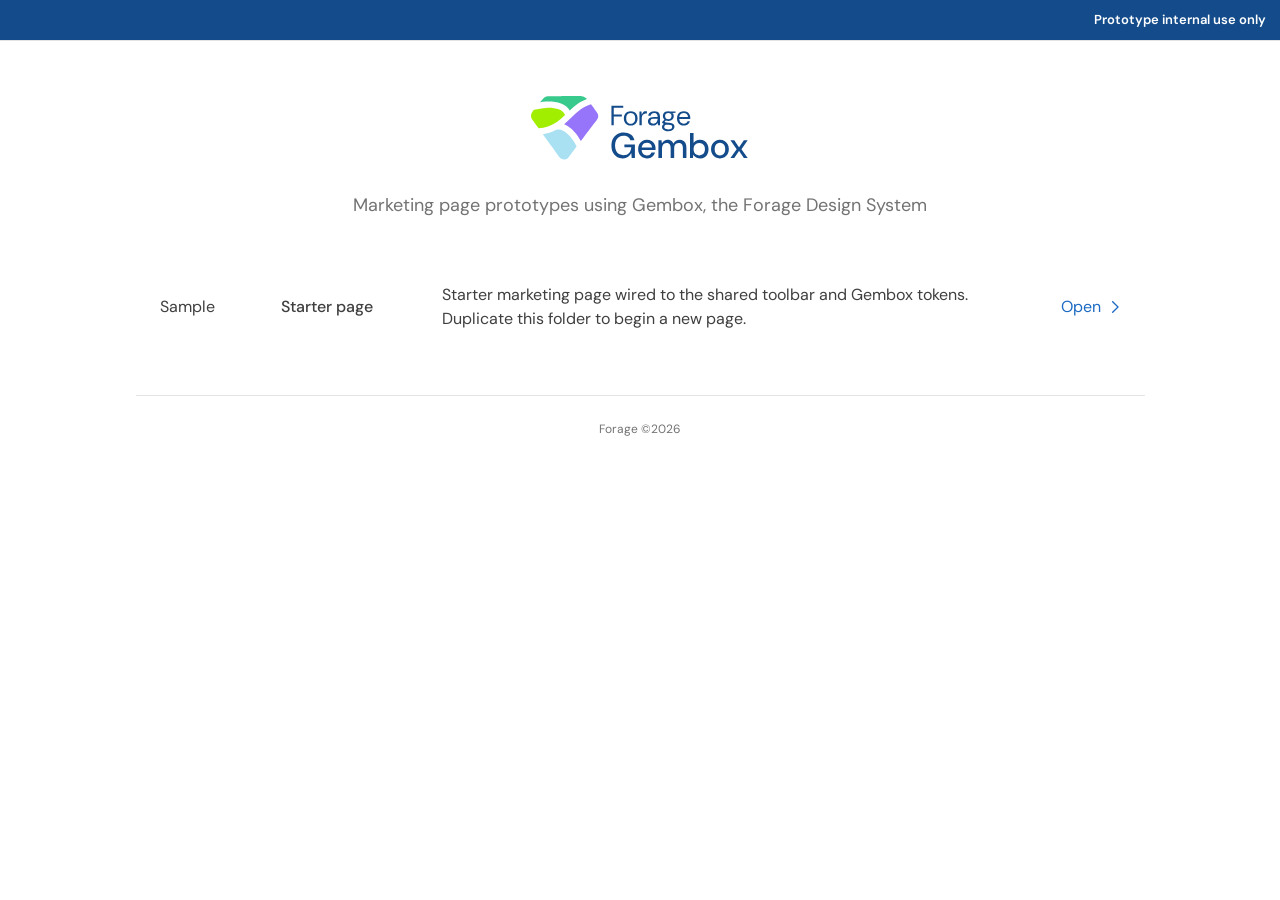
==== index.html @ bb472434 "Initial commit: Forage marketing pages prototype with Gembox skills Co-Authored-By: Claude Opus 4.8 " ====
<!DOCTYPE html>
<html lang="en">
<head>
<meta charset="UTF-8" />
<meta name="viewport" content="width=device-width, initial-scale=1.0" />
<meta name="description" content="Forage Marketing Pages — static marketing page prototypes built with Gembox, the Forage Design System." />
<title>Forage Marketing Pages</title>
<link href="https://fonts.googleapis.com/css2?family=DM+Sans:ital,opsz,wght@0,9..40,400;0,9..40,500;0,9..40,600&display=swap" rel="stylesheet" />
<link rel="stylesheet" href="config/gembox-tokens.css" />
<link rel="stylesheet" href="landing.css" />
<script src="shared/prototype-toolbar.js"></script>
</head>
<body>
<main class="landing">
  <header class="landing-hero">
    <img class="landing-hero__logo" src="assets/landing/forage-gembox-logo.svg" width="309" height="113" alt="Forage Gembox" decoding="async" />
    <p class="landing-hero__tagline">Marketing page prototypes using Gembox, the Forage Design System</p>
  </header>

  <table class="table-enterprise prototypes-table" aria-label="Forage marketing pages">
    <thead class="sr-only">
      <tr>
        <th scope="col">Audience</th>
        <th scope="col">Page</th>
        <th scope="col">Description</th>
        <th scope="col">Open</th>
      </tr>
    </thead>
    <tbody>
      <tr>
        <td class="col-product">Sample</td>
        <td class="col-prototype">Starter page</td>
        <td class="col-description">Starter marketing page wired to the shared toolbar and Gembox tokens. Duplicate this folder to begin a new page.</td>
        <td class="col-action">
          <a class="prototype-action-link" href="starter-page/index.html">
            <span>Open</span>
            <img src="assets/landing/icon-chevron-right.svg" width="12" height="12" alt="" decoding="async" />
          </a>
        </td>
      </tr>
    </tbody>
  </table>

  <footer class="landing-footer">Forage &copy;2026</footer>
</main>
</body>
</html>
---- config/gembox-tokens.css ----
/**
 * Gembox design tokens — CSS custom properties mirroring Gembox variable paths
 * (slashes → hyphens; prefix --gb-).
 *
 * **Source of truth:** Gembox Components in Figma
 * (`https://www.figma.com/design/IgohaddARKIJHihXX0OE4Z/Gembox-Components`):
 * export color and float variables (spacing, radii, etc.) from published variables.
 *
 * **Rules:** `Core/*` = hex literals only. `UI/*`, `Semantic/*`, `Shortcuts/*`, `Brand/*`
 * reference `var(--gb-core-…)` (plus the one orphan below).
 *
 * **Orphan:** Gembox `UI/Disabled` resolves to `#a1a1a1`, which does not match any
 * `Core/Gray/*` step in this collection — `UI/Disabled` / `Semantic UI/Disabled` keep
 * that resolved literal rather than mapping to an invented Core step.
 *
 * Effect scrim/shadow: no overlay color variable in export — `color-mix` on
 * `Core/Gray/900` only.
 *
 * **Icons:** use SVG exported from the org Gembox-linked icon libraries in Figma
 * (Regular `8rLLCo18XFH9m14wEkNp3j`, Duotone `3Ji4LpXd1ZEmsagfmA9ZfE`, Solid
 * `QoKmbST72iKOWlZ3undMaX`). Prefer those over generic stock icon CDNs or packs.
 */

:root {
  /* ══ Core / Navy ══ */
  --gb-core-navy-000: #f6fafe;
  --gb-core-navy-100: #c9def8;
  --gb-core-navy-200: #76adeb;
  --gb-core-navy-300: #4d94e5;
  --gb-core-navy-400: #1c6ac3;
  --gb-core-navy-500: #144c8b;
  --gb-core-navy-600: #114178;
  --gb-core-navy-700: #0f3867;
  --gb-core-navy-800: #0c2e55;
  --gb-core-navy-900: #0a2443;

  /* ══ Core / Jade ══ */
  --gb-core-jade-000: #f6fdfc;
  --gb-core-jade-100: #e0fbf3;
  --gb-core-jade-200: #baf0e0;
  --gb-core-jade-300: #8fe1c3;
  --gb-core-jade-400: #38c98c;
  --gb-core-jade-500: #14a772;
  --gb-core-jade-600: #058557;
  --gb-core-jade-700: #00775b;
  --gb-core-jade-800: #00574d;
  --gb-core-jade-900: #003e36;

  /* ══ Core / Gray ══ */
  --gb-core-gray-000: #fbfbfb;
  --gb-core-gray-100: #f7f7f7;
  --gb-core-gray-200: #efefef;
  --gb-core-gray-300: #e4e4e4;
  --gb-core-gray-400: #d7d7d7;
  --gb-core-gray-500: #bdbdbd;
  --gb-core-gray-600: #949494;
  --gb-core-gray-700: #737373;
  --gb-core-gray-800: #5f5e5e;
  --gb-core-gray-900: #3f3f3f;

  /* ══ Core / Green ══ */
  --gb-core-green-000: #fbfefb;
  --gb-core-green-100: #dbfadf;
  --gb-core-green-200: #b2f2bb;
  --gb-core-green-300: #8ce99a;
  --gb-core-green-400: #69db7c;
  --gb-core-green-500: #51cf66;
  --gb-core-green-600: #40c057;
  --gb-core-green-700: #37b24d;
  --gb-core-green-800: #0a7f21;
  --gb-core-green-900: #097129;

  /* ══ Core / Yellow ══ */
  --gb-core-yellow-000: #fffdf5;
  --gb-core-yellow-100: #fff3bf;
  --gb-core-yellow-200: #ffec99;
  --gb-core-yellow-300: #ffe066;
  --gb-core-yellow-400: #ffd43b;
  --gb-core-yellow-500: #fcc51c;
  --gb-core-yellow-600: #fab005;
  --gb-core-yellow-700: #e59500;
  --gb-core-yellow-800: #be5700;
  --gb-core-yellow-900: #803a00;

  /* ══ Core / Red ══ */
  --gb-core-red-000: #fff5f5;
  --gb-core-red-100: #ffcdcd;
  --gb-core-red-200: #ffb5b5;
  --gb-core-red-300: #ff9c9c;
  --gb-core-red-400: #ff8484;
  --gb-core-red-500: #ff6b6b;
  --gb-core-red-600: #ff4444;
  --gb-core-red-700: #ff1c1c;
  --gb-core-red-800: #cc0000;
  --gb-core-red-900: #990000;

  /* ══ Core / Teal ══ */
  --gb-core-teal-000: #f5fdff;
  --gb-core-teal-100: #e4f9ff;
  --gb-core-teal-200: #cbf2fe;
  --gb-core-teal-300: #aae1f2;
  --gb-core-teal-400: #58b6d3;
  --gb-core-teal-500: #2194b7;
  --gb-core-teal-600: #007195;
  --gb-core-teal-700: #005b78;
  --gb-core-teal-800: #00475e;
  --gb-core-teal-900: #00384a;

  /* ══ Core / Violet ══ */
  --gb-core-violet-000: #f7f5ff;
  --gb-core-violet-100: #e5dbff;
  --gb-core-violet-200: #d0bfff;
  --gb-core-violet-300: #b197fc;
  --gb-core-violet-400: #9775fa;
  --gb-core-violet-500: #845ef7;
  --gb-core-violet-600: #7950f2;
  --gb-core-violet-700: #7048e8;
  --gb-core-violet-800: #6741d9;
  --gb-core-violet-900: #5f3dc4;

  /* ══ Core / Lime ══ */
  --gb-core-lime-bg: #fbfff0;
  --gb-core-lime-100: #f5fee2;
  --gb-core-lime-200: #ebfdc5;
  --gb-core-lime-300: #e1fba9;
  --gb-core-lime-400: #d7fa8c;
  --gb-core-lime-500: #cdf96f;
  --gb-core-lime-600: #b3ff11;
  --gb-core-lime-700: #a2ee00;
  --gb-core-lime-800: #6b9d00;
  --gb-core-lime-900: #385300;

  /* ══ Core / White & Black ══ */
  --gb-core-white: #ffffff;
  --gb-core-black: #000000;

  /* ══ UI — surface & chrome ══ */
  --gb-ui-text: var(--gb-core-gray-900);
  --gb-ui-subtle: var(--gb-core-gray-700);
  --gb-ui-disabled: #a1a1a1;
  --gb-ui-border: var(--gb-core-gray-300);
  --gb-ui-hover: var(--gb-core-gray-100);
  --gb-ui-background: var(--gb-core-gray-000);
  --gb-ui-white: var(--gb-core-white);
  --gb-ui-brand: var(--gb-core-navy-500);

  /* ══ UI — action (Navy family) ══ */
  --gb-ui-action-background: var(--gb-core-navy-000);
  --gb-ui-action-support: var(--gb-core-navy-200);
  --gb-ui-action-primary: var(--gb-core-navy-400);
  --gb-ui-action-emphasis: var(--gb-core-navy-500);

  /* ══ UI — danger ══ */
  --gb-ui-danger-background: var(--gb-core-red-000);
  --gb-ui-danger-support: var(--gb-core-red-700);
  --gb-ui-danger-primary: var(--gb-core-red-800);
  --gb-ui-danger-emphasis: var(--gb-core-red-900);

  /* ══ UI — warn ══ */
  --gb-ui-warn-background: var(--gb-core-yellow-000);
  --gb-ui-warn-support: var(--gb-core-yellow-700);
  --gb-ui-warn-primary: var(--gb-core-yellow-800);
  --gb-ui-warn-emphasis: var(--gb-core-yellow-900);

  /* ══ UI — success ══ */
  --gb-ui-success-background: var(--gb-core-green-000);
  --gb-ui-success-support: var(--gb-core-green-700);
  --gb-ui-success-primary: var(--gb-core-green-800);
  --gb-ui-success-emphasis: var(--gb-core-green-900);

  /* ══ UI — info ══ */
  --gb-ui-info-background: var(--gb-core-teal-000);
  --gb-ui-info-support: var(--gb-core-teal-300);
  --gb-ui-info-primary: var(--gb-core-teal-600);
  --gb-ui-info-emphasis: var(--gb-core-teal-700);

  /* ══ UI — accent ══ */
  --gb-ui-accent-background: var(--gb-core-violet-000);
  --gb-ui-accent-support: var(--gb-core-violet-400);
  --gb-ui-accent-primary: var(--gb-core-violet-600);
  --gb-ui-accent-emphasis: var(--gb-core-violet-900);

  /* ══ UI — jade & lime ══ */
  --gb-ui-jade-background: var(--gb-core-jade-000);
  --gb-ui-jade-support: var(--gb-core-jade-400);
  --gb-ui-jade-primary: var(--gb-core-jade-600);
  --gb-ui-jade-emphasis: var(--gb-core-jade-800);
  --gb-ui-lime-background: var(--gb-core-lime-bg);
  --gb-ui-lime-support: var(--gb-core-lime-700);
  --gb-ui-lime-primary: var(--gb-core-lime-800);
  --gb-ui-lime-emphasis: var(--gb-core-lime-900);

  /* ══ UI / Gray (Gembox UI Colors/Gray/200, UI/Gray/bg) ══ */
  --gb-ui-colors-gray-200: var(--gb-core-gray-200);
  --gb-ui-gray-bg: var(--gb-core-gray-000);

  /* ══ UI / Yellow (maps to Core/Yellow/700 in Gembox) ══ */
  --gb-ui-yellow-700: var(--gb-core-yellow-700);

  /* ══ Semantic UI ══ */
  --gb-semantic-ui-action-background: var(--gb-core-navy-000);
  --gb-semantic-ui-action-primary: var(--gb-core-navy-400);
  --gb-semantic-ui-text: var(--gb-core-gray-900);
  --gb-semantic-ui-disabled: var(--gb-ui-disabled);
  --gb-semantic-ui-subtle: var(--gb-core-gray-700);

  /* ══ Semantic / Action ══ */
  --gb-semantic-action-200: var(--gb-core-navy-200);
  --gb-semantic-action-300: var(--gb-core-navy-300);

  /* ══ Semantic / Warning ══ */
  --gb-semantic-warning-warning: var(--gb-core-yellow-500);
  --gb-semantic-warning-warning-light: var(--gb-core-yellow-200);

  /* ══ Semantic / Lime ══ */
  --gb-semantic-lime-800: var(--gb-core-lime-800);

  /* ══ Shortcuts ══ */
  --gb-shortcuts-white: var(--gb-core-white);
  --gb-shortcuts-black: var(--gb-core-black);
  --gb-shortcuts-hover: var(--gb-core-gray-100);
  --gb-shortcuts-border: var(--gb-core-gray-300);
  --gb-shortcuts-text: var(--gb-core-gray-900);
  --gb-shortcuts-action: var(--gb-core-navy-400);
  --gb-shortcuts-brand: var(--gb-core-navy-500);

  /* ══ Brand / Navy ══ */
  --gb-brand-navy-primary: var(--gb-core-navy-600);

  /* ══ Forage Brand / Jade (maps to Core/Jade/400) ══ */
  --gb-forage-brand-jade-jade-400: var(--gb-core-jade-400);
  --gb-forage-brand-jade-jade-500: var(--gb-core-jade-500);

  /* ══ Interactive ══ */
  --gb-interactive-primary-hover: var(--gb-ui-action-emphasis);

  /* ══ Scrollbar ══ */
  --gb-scrollbar-thumb: var(--gb-core-gray-300);

  /* ══ Modal / elevation ══ */
  --gb-overlay-scrim: color-mix(in srgb, var(--gb-core-gray-900) 35%, transparent);
  --gb-elevation-shadow: color-mix(in srgb, var(--gb-core-gray-900) 18%, transparent);

  /* ══ Gembox FLOAT: Spacing/* (px) ══ */
  --gb-spacing-4xs: 4px;
  --gb-spacing-2xs: 8px;
  --gb-spacing-xs: 10px;
  --gb-spacing-sm: 12px;
  --gb-spacing-md: 16px;
  --gb-spacing-lg: 20px;
  --gb-spacing-xl: 24px;
  --gb-spacing-2xl: 32px;
  --gb-spacing-3xl: 48px;
  --gb-spacing-4xl: 64px;

  /* ══ Sim Builder shell (layout — not Gembox FLOAT) ══ */
  --gb-layout-titlebar-height: 33px;
  --gb-layout-wordmark-max-width: 107px;
  --gb-layout-sidebar-width: 260px;
  --gb-layout-sidebar-narrow-width: 64px;
  --gb-layout-split-max-width: 1280px;
  --gb-layout-content-max-width: 1020px;
  --gb-layout-form-width: 640px;
  --gb-layout-slat-shell-max-width: 672px;
  --gb-layout-tasks-nav-width: 220px;
  --gb-layout-tasks-workspace-width: 807px;
  --gb-layout-tasks-form-split-width: 423px;
  --gb-layout-tasks-preview-mobile-width: 320px;
  --gb-layout-tasks-preview-width: 321px;
  --gb-layout-task-rail-width: var(--gb-layout-form-width);

  /* ══ Gembox FLOAT: Corner Radius/* ══ */
  --gb-radius-xs: 2px;
  --gb-radius-sm: 4px;
  --gb-radius-md: 6px;
  --gb-radius-lg: 8px;
  --gb-radius-xl: 16px;
  --gb-radius-2xl: 32px;

  /* ══ Typography ══ */
  --gb-font-family-sans: "DM Sans", system-ui, sans-serif;

  --gb-styles-heading-4-font-family: var(--gb-font-family-sans);
  --gb-styles-heading-4-font-size: 34px;
  --gb-styles-heading-4-font-weight: 500;
  --gb-styles-heading-4-line-height: 1.25;
  --gb-styles-heading-4-letter-spacing: 0;

  /* Title 2 / Title 3 — Figma Typography 11443:100244 / 11443:100251 */
  --gb-styles-title-2-font-family: var(--gb-font-family-sans);
  --gb-styles-title-2-font-size: 26px;
  --gb-styles-title-2-font-weight: 500;
  --gb-styles-title-2-line-height: 33px;
  --gb-styles-title-2-letter-spacing: 0;

  --gb-styles-title-3-font-family: var(--gb-font-family-sans);
  --gb-styles-title-3-font-size: 22px;
  --gb-styles-title-3-font-weight: 500;
  --gb-styles-title-3-line-height: 28px;
  --gb-styles-title-3-letter-spacing: 0;

  --gb-styles-title-4-font-family: var(--gb-font-family-sans);
  --gb-styles-title-4-font-size: 18px;
  --gb-styles-title-4-font-weight: 500;
  --gb-styles-title-4-line-height: 27px;
  --gb-styles-title-4-letter-spacing: 0.02em;

  --gb-styles-subheading-2-font-family: var(--gb-font-family-sans);
  --gb-styles-subheading-2-font-size: 22px;
  --gb-styles-subheading-2-font-weight: 500;
  --gb-styles-subheading-2-line-height: 1.25;
  --gb-styles-subheading-2-letter-spacing: 0;

  --gb-styles-subheading-3-font-family: var(--gb-font-family-sans);
  --gb-styles-subheading-3-font-size: 18px;
  --gb-styles-subheading-3-font-weight: 500;
  --gb-styles-subheading-3-line-height: 1.25;
  --gb-styles-subheading-3-letter-spacing: 0.02em;

  --gb-styles-subheading-4-font-family: var(--gb-font-family-sans);
  --gb-styles-subheading-4-font-size: 16px;
  --gb-styles-subheading-4-font-weight: 500;
  --gb-styles-subheading-4-line-height: 1.25;
  --gb-styles-subheading-4-letter-spacing: 0.02em;

  --gb-styles-body-sm-font-family: var(--gb-font-family-sans);
  --gb-styles-body-sm-font-size: 14px;
  --gb-styles-body-sm-font-weight: 400;
  --gb-styles-body-sm-line-height: 1.5;
  --gb-styles-body-sm-letter-spacing: 0;

  --gb-styles-caption-md-font-family: var(--gb-font-family-sans);
  --gb-styles-caption-md-font-size: 16px;
  --gb-styles-caption-md-font-weight: 500;
  --gb-styles-caption-md-line-height: 1.25;
  --gb-styles-caption-md-letter-spacing: 0;

  --gb-semantic-body-default-md-font-family: var(--gb-font-family-sans);
  --gb-semantic-body-default-md-font-size: 16px;
  --gb-semantic-body-default-md-font-weight: 400;
  --gb-semantic-body-default-md-line-height: 1.5;
  --gb-semantic-body-default-md-letter-spacing: 0;

  /* ══ Legacy Simulation flat names → core ══ */
  --gb-navy-400: var(--gb-core-navy-400);
  --gb-navy-500: var(--gb-core-navy-500);
  --gb-navy-600: var(--gb-core-navy-600);
  --gb-gray-100: var(--gb-core-gray-100);
  --gb-gray-300: var(--gb-core-gray-300);
  --gb-gray-900: var(--gb-core-gray-900);
  --gb-gray-bg: var(--gb-core-gray-000);
  --gb-yellow-700: var(--gb-core-yellow-700);
}
---- landing.css ----
/* Forage Prototypes landing — layout from Figma 14276:1614; table from Gembox Table (.table-enterprise). */

*, *::before, *::after { box-sizing: border-box; }

body {
  margin: 0;
  min-height: 100vh;
  font-family: var(--gb-font-family-sans, 'DM Sans', system-ui, sans-serif);
  font-size: 16px;
  line-height: 1.5;
  color: var(--gb-ui-text);
  background: var(--gb-ui-white);
}

.landing {
  max-width: 1057px;
  margin: 0 auto;
  padding: 48px 24px 64px;
}

.landing-hero {
  display: flex;
  flex-direction: column;
  align-items: center;
  text-align: center;
  margin-bottom: 48px;
}

.landing-hero__logo {
  display: block;
  height: 80px;
  width: auto;
  margin-bottom: 24px;
}

.landing-hero__tagline {
  margin: 0;
  max-width: 42rem;
  font-size: 18px;
  font-weight: 400;
  line-height: 1.5;
  color: var(--gb-ui-subtle);
}

/* Gembox Table — matches sim-builder .table-enterprise (Figma Table page). */
.table-enterprise {
  width: 100%;
  border-collapse: collapse;
  border: none;
  border-radius: var(--gb-radius-lg);
  overflow: hidden;
  background: var(--gb-ui-white);
}

.table-enterprise thead {
  display: none;
}

.sr-only {
  position: absolute;
  width: 1px;
  height: 1px;
  padding: 0;
  margin: -1px;
  overflow: hidden;
  clip: rect(0, 0, 0, 0);
  white-space: nowrap;
  border: 0;
}

.table-enterprise tbody td {
  padding: 16px 24px;
  font-size: var(--gb-semantic-body-default-md-font-size);
  font-weight: 400;
  line-height: 24px;
  color: var(--gb-ui-text);
  border: none;
  vertical-align: middle;
}

.table-enterprise tbody tr:nth-child(even) td {
  background: var(--gb-ui-background);
}

.table-enterprise tbody tr:hover td {
  background: var(--gb-shortcuts-hover);
}

.prototypes-table .col-product {
  width: 12%;
  min-width: 112px;
  white-space: nowrap;
}
.prototypes-table .col-prototype {
  width: 16%;
  min-width: 160px;
  white-space: nowrap;
  font-weight: 500;
}
.prototypes-table .col-description { width: auto; min-width: 200px; }
.prototypes-table .col-action { width: 96px; min-width: 96px; white-space: nowrap; }

.prototype-action-link {
  display: inline-flex;
  align-items: center;
  gap: 8px;
  font-size: 16px;
  font-weight: 400;
  line-height: 1;
  color: var(--gb-ui-action-primary);
  text-decoration: none;
  border-radius: 6px;
  padding: 4px 0;
  min-height: 28px;
}

.prototype-action-link:hover {
  color: var(--gb-ui-action-emphasis);
}

.prototype-action-link:focus-visible {
  outline: 2px solid var(--gb-ui-action-primary);
  outline-offset: 2px;
}

/* Trailing chevron — Icon/utility/regular/chevron-right, 12px (Figma row action 7027:23995). */
.prototype-action-link img {
  display: block;
  width: 12px;
  height: 12px;
  flex-shrink: 0;
}

.landing-footer {
  margin-top: 48px;
  padding-top: 24px;
  border-top: 1px solid var(--gb-ui-border);
  font-size: 12px;
  color: var(--gb-ui-subtle);
  text-align: center;
}

@media (max-width: 900px) {
  .landing-hero__logo {
    height: 80px;
    max-width: 100%;
  }
}
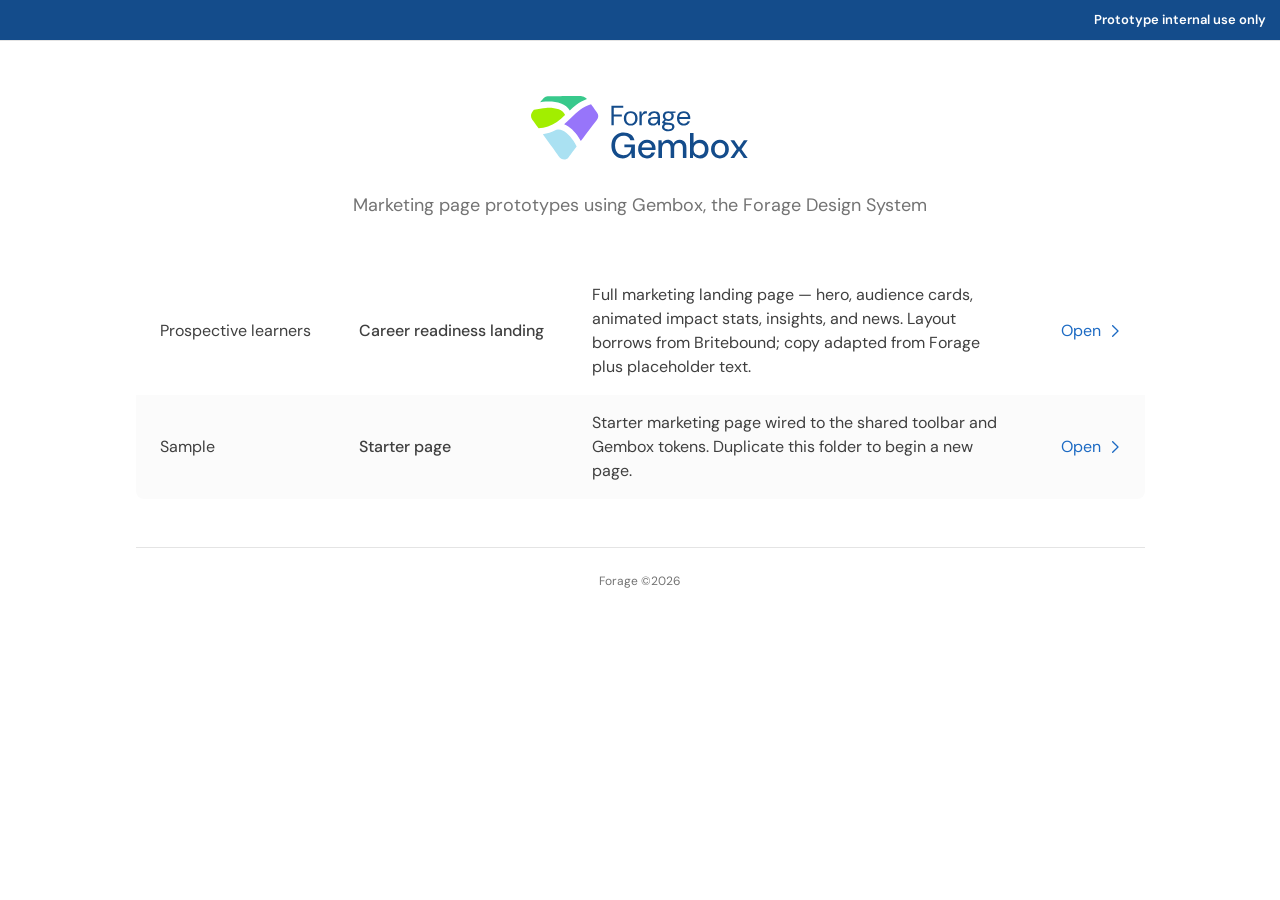
==== commit 3915b3f6: "Add career-readiness landing page Full marketing landing borrowing layout from britebound.org (hero," ====
--- a/index.html
+++ b/index.html
@@ -28,6 +28,17 @@
     </thead>
     <tbody>
       <tr>
+        <td class="col-product">Prospective learners</td>
+        <td class="col-prototype">Career readiness landing</td>
+        <td class="col-description">Full marketing landing page — hero, audience cards, animated impact stats, insights, and news. Layout borrows from Britebound; copy adapted from Forage plus placeholder text.</td>
+        <td class="col-action">
+          <a class="prototype-action-link" href="career-readiness/index.html">
+            <span>Open</span>
+            <img src="assets/landing/icon-chevron-right.svg" width="12" height="12" alt="" decoding="async" />
+          </a>
+        </td>
+      </tr>
+      <tr>
         <td class="col-product">Sample</td>
         <td class="col-prototype">Starter page</td>
         <td class="col-description">Starter marketing page wired to the shared toolbar and Gembox tokens. Duplicate this folder to begin a new page.</td>
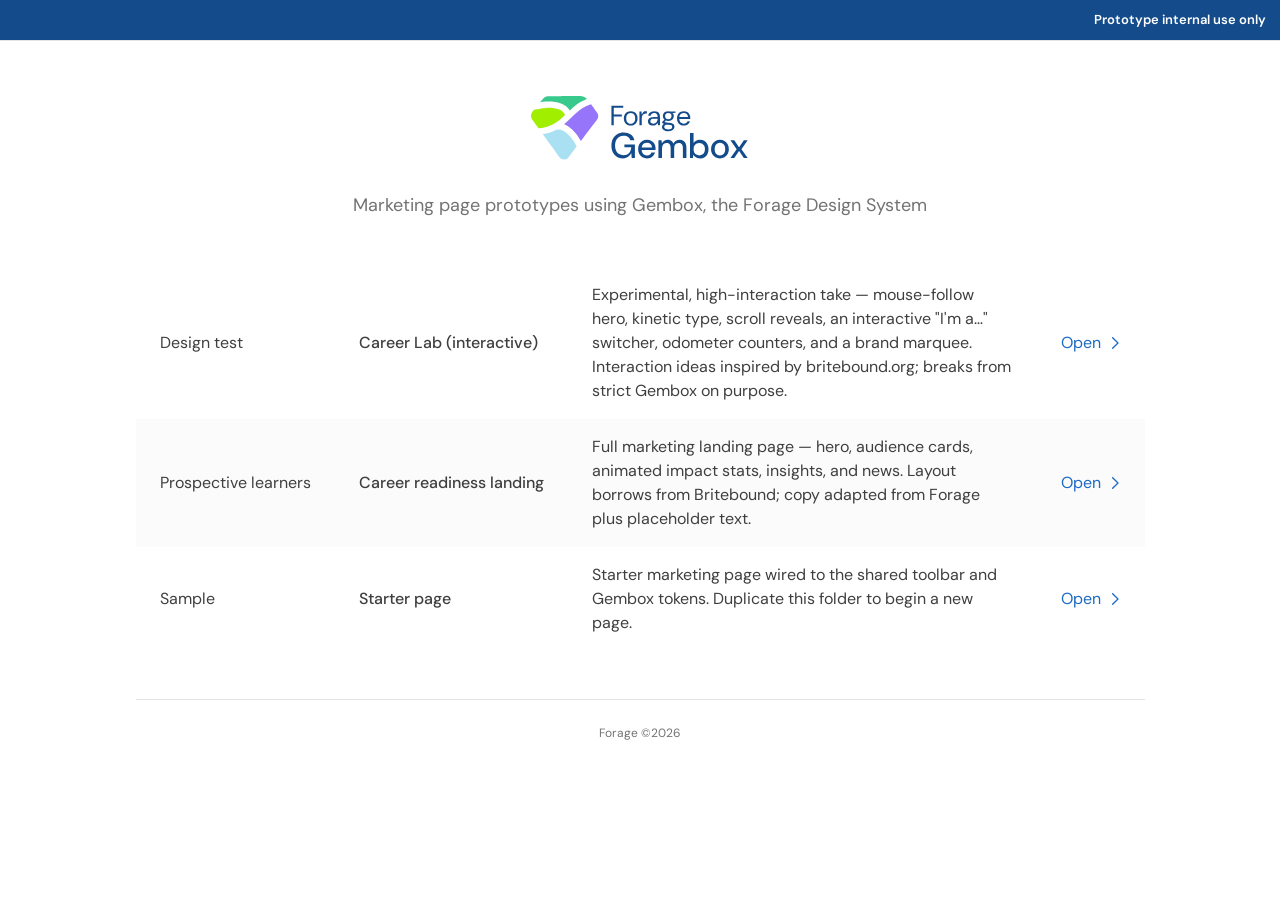
==== commit 7690705d: "Add Career Lab: interactive design-test landing page An experimental, high-interaction variant of th" ====
--- a/index.html
+++ b/index.html
@@ -28,6 +28,17 @@
     </thead>
     <tbody>
       <tr>
+        <td class="col-product">Design test</td>
+        <td class="col-prototype">Career Lab (interactive)</td>
+        <td class="col-description">Experimental, high-interaction take — mouse-follow hero, kinetic type, scroll reveals, an interactive "I'm a…" switcher, odometer counters, and a brand marquee. Interaction ideas inspired by britebound.org; breaks from strict Gembox on purpose.</td>
+        <td class="col-action">
+          <a class="prototype-action-link" href="career-lab/index.html">
+            <span>Open</span>
+            <img src="assets/landing/icon-chevron-right.svg" width="12" height="12" alt="" decoding="async" />
+          </a>
+        </td>
+      </tr>
+      <tr>
         <td class="col-product">Prospective learners</td>
         <td class="col-prototype">Career readiness landing</td>
         <td class="col-description">Full marketing landing page — hero, audience cards, animated impact stats, insights, and news. Layout borrows from Britebound; copy adapted from Forage plus placeholder text.</td>
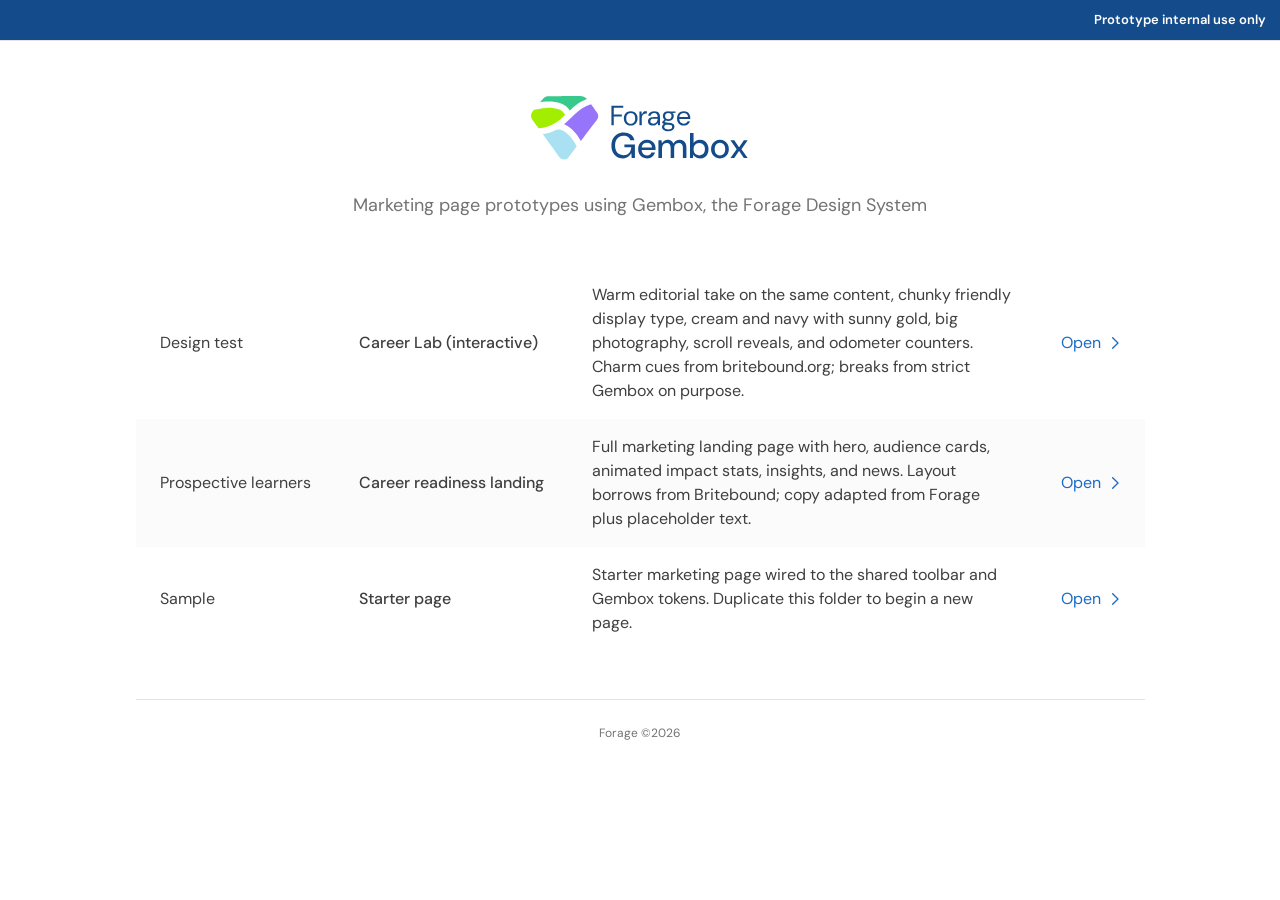
==== commit e68607e1: "Rebuild Career Lab with warm editorial charm; fix typography Redo the interactive page to actually c" ====
--- a/index.html
+++ b/index.html
@@ -3,7 +3,7 @@
 <head>
 <meta charset="UTF-8" />
 <meta name="viewport" content="width=device-width, initial-scale=1.0" />
-<meta name="description" content="Forage Marketing Pages — static marketing page prototypes built with Gembox, the Forage Design System." />
+<meta name="description" content="Forage Marketing Pages, static marketing page prototypes built with Gembox, the Forage Design System." />
 <title>Forage Marketing Pages</title>
 <link href="https://fonts.googleapis.com/css2?family=DM+Sans:ital,opsz,wght@0,9..40,400;0,9..40,500;0,9..40,600&display=swap" rel="stylesheet" />
 <link rel="stylesheet" href="config/gembox-tokens.css" />
@@ -30,7 +30,7 @@
       <tr>
         <td class="col-product">Design test</td>
         <td class="col-prototype">Career Lab (interactive)</td>
-        <td class="col-description">Experimental, high-interaction take — mouse-follow hero, kinetic type, scroll reveals, an interactive "I'm a…" switcher, odometer counters, and a brand marquee. Interaction ideas inspired by britebound.org; breaks from strict Gembox on purpose.</td>
+        <td class="col-description">Warm editorial take on the same content, chunky friendly display type, cream and navy with sunny gold, big photography, scroll reveals, and odometer counters. Charm cues from britebound.org; breaks from strict Gembox on purpose.</td>
         <td class="col-action">
           <a class="prototype-action-link" href="career-lab/index.html">
             <span>Open</span>
@@ -41,7 +41,7 @@
       <tr>
         <td class="col-product">Prospective learners</td>
         <td class="col-prototype">Career readiness landing</td>
-        <td class="col-description">Full marketing landing page — hero, audience cards, animated impact stats, insights, and news. Layout borrows from Britebound; copy adapted from Forage plus placeholder text.</td>
+        <td class="col-description">Full marketing landing page with hero, audience cards, animated impact stats, insights, and news. Layout borrows from Britebound; copy adapted from Forage plus placeholder text.</td>
         <td class="col-action">
           <a class="prototype-action-link" href="career-readiness/index.html">
             <span>Open</span>
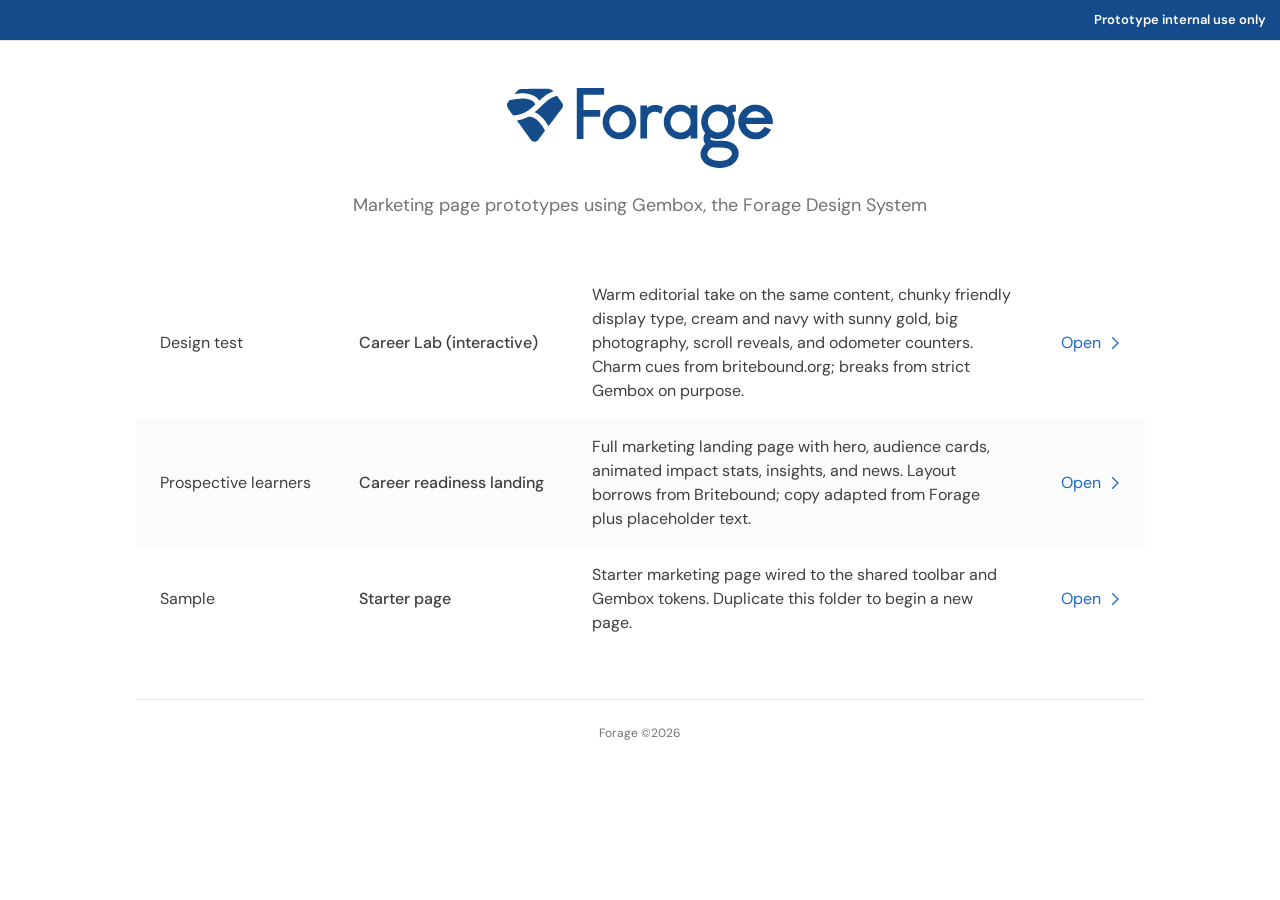
==== commit 6d8fc663: "Use real Forage logo across all prototypes; make Career Lab dynamic - Add the actual Forage brand lo" ====
--- a/index.html
+++ b/index.html
@@ -13,7 +13,7 @@
 <body>
 <main class="landing">
   <header class="landing-hero">
-    <img class="landing-hero__logo" src="assets/landing/forage-gembox-logo.svg" width="309" height="113" alt="Forage Gembox" decoding="async" />
+    <img class="landing-hero__logo" src="assets/landing/forage-logo.svg" width="309" height="113" alt="Forage" decoding="async" />
     <p class="landing-hero__tagline">Marketing page prototypes using Gembox, the Forage Design System</p>
   </header>
 
